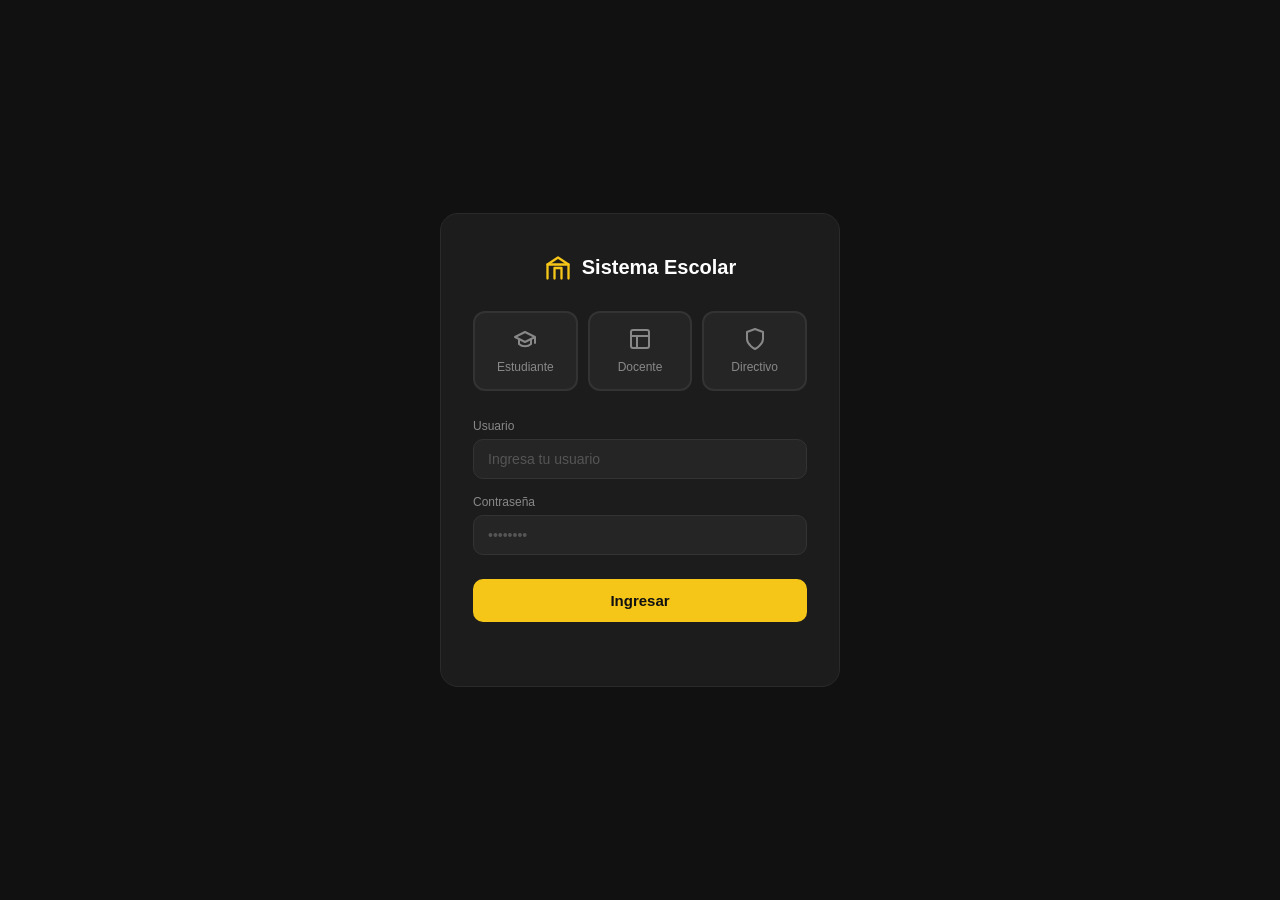
==== directivo.html @ c5ad1bc9 "esta vez si da" ====
<!DOCTYPE html>
<html lang="es">
<head>
    <meta charset="UTF-8">
    <meta name="viewport" content="width=device-width, initial-scale=1.0">
    <title>Sistema Escolar — Directivo</title>
    <link rel="stylesheet" href="styles.css">
</head>
<body>
    <div id="dashboard" class="pantalla activa" style="flex-direction:column;">

        <!-- NAVBAR -->
        <nav class="navbar">
            <div class="navbar-logo">
                <svg viewBox="0 0 24 24" fill="none" stroke="currentColor" stroke-width="2" stroke-linecap="round" stroke-linejoin="round">
                    <path d="M3 21V9l9-6 9 6v12"/>
                    <path d="M9 21V12h6v9"/>
                    <path d="M3 9h18"/>
                </svg>
                Sistema Escolar
            </div>
            <div class="navbar-links">
                <button class="nav-btn activo-nav" onclick="mostrarVista('inicio')">
                    <svg viewBox="0 0 24 24" fill="none" stroke="currentColor" stroke-width="2" stroke-linecap="round" stroke-linejoin="round"><path d="M3 9l9-7 9 7v11a2 2 0 0 1-2 2H5a2 2 0 0 1-2-2z"/><polyline points="9 22 9 12 15 12 15 22"/></svg>
                    <span>Inicio</span>
                </button>
                <button class="nav-btn" onclick="mostrarVista('enceres')">
                    <svg viewBox="0 0 24 24" fill="none" stroke="currentColor" stroke-width="2" stroke-linecap="round" stroke-linejoin="round"><path d="M21 16V8a2 2 0 0 0-1-1.73l-7-4a2 2 0 0 0-2 0l-7 4A2 2 0 0 0 3 8v8a2 2 0 0 0 1 1.73l7 4a2 2 0 0 0 2 0l7-4A2 2 0 0 0 21 16z"/></svg>
                    <span>Enceres</span>
                </button>
                <button class="nav-btn" onclick="mostrarVista('informacion')">
                    <svg viewBox="0 0 24 24" fill="none" stroke="currentColor" stroke-width="2" stroke-linecap="round" stroke-linejoin="round"><circle cx="12" cy="12" r="10"/><line x1="12" y1="8" x2="12" y2="12"/><line x1="12" y1="16" x2="12.01" y2="16"/></svg>
                    <span>Información</span>
                </button>
                <button class="nav-btn" onclick="mostrarVista('nosotros')">
                    <svg viewBox="0 0 24 24" fill="none" stroke="currentColor" stroke-width="2" stroke-linecap="round" stroke-linejoin="round"><path d="M20.84 4.61a5.5 5.5 0 0 0-7.78 0L12 5.67l-1.06-1.06a5.5 5.5 0 0 0-7.78 7.78l1.06 1.06L12 21.23l7.78-7.78 1.06-1.06a5.5 5.5 0 0 0 0-7.78z"/></svg>
                    <span>Conócenos</span>
                </button>
                <button class="nav-btn" onclick="mostrarVista('sugerencias')">
                    <svg viewBox="0 0 24 24" fill="none" stroke="currentColor" stroke-width="2" stroke-linecap="round" stroke-linejoin="round"><path d="M21 11.5a8.38 8.38 0 0 1-.9 3.8 8.5 8.5 0 0 1-7.6 4.7 8.38 8.38 0 0 1-3.8-.9L3 21l1.9-5.7a8.38 8.38 0 0 1-.9-3.8 8.5 8.5 0 0 1 4.7-7.6 8.38 8.38 0 0 1 3.8-.9h.5a8.48 8.48 0 0 1 8 8v.5z"/></svg>
                    <span>Sugerencias</span>
                </button>
            </div>
            <div style="display:flex;align-items:center;gap:10px;">
                <span class="badge-rol badge-dir">Directivo</span>
                <button class="btn-salir" onclick="cerrarSesion()">Salir</button>
            </div>
        </nav>

        <div class="contenido-principal">

            <!-- VISTA INICIO -->
            <div id="vista-inicio" class="vista visible">
                <div class="hero-dash">
                    <h1>¡Hola, Directivo!</h1>
                    <p>Control total del inventario escolar</p>
                </div>
                <div class="tarjetas">
                    <div class="tarjeta" onclick="mostrarVista('inicio')">
                        <div class="ico"><svg viewBox="0 0 24 24" fill="none" stroke="currentColor" stroke-width="2" stroke-linecap="round" stroke-linejoin="round"><path d="M3 9l9-7 9 7v11a2 2 0 0 1-2 2H5a2 2 0 0 1-2-2z"/><polyline points="9 22 9 12 15 12 15 22"/></svg></div>
                        <h3>Inicio</h3><p>Pantalla principal</p>
                    </div>
                    <div class="tarjeta" onclick="mostrarVista('enceres')">
                        <div class="ico"><svg viewBox="0 0 24 24" fill="none" stroke="currentColor" stroke-width="2" stroke-linecap="round" stroke-linejoin="round"><path d="M21 16V8a2 2 0 0 0-1-1.73l-7-4a2 2 0 0 0-2 0l-7 4A2 2 0 0 0 3 8v8a2 2 0 0 0 1 1.73l7 4a2 2 0 0 0 2 0l7-4A2 2 0 0 0 21 16z"/></svg></div>
                        <h3>Enceres</h3><p>Gestión completa</p>
                    </div>
                    <div class="tarjeta" onclick="mostrarVista('informacion')">
                        <div class="ico"><svg viewBox="0 0 24 24" fill="none" stroke="currentColor" stroke-width="2" stroke-linecap="round" stroke-linejoin="round"><circle cx="12" cy="12" r="10"/><line x1="12" y1="8" x2="12" y2="12"/><line x1="12" y1="16" x2="12.01" y2="16"/></svg></div>
                        <h3>Información</h3><p>Estadísticas y leyes</p>
                    </div>
                    <div class="tarjeta" onclick="mostrarVista('nosotros')">
                        <div class="ico"><svg viewBox="0 0 24 24" fill="none" stroke="currentColor" stroke-width="2" stroke-linecap="round" stroke-linejoin="round"><path d="M20.84 4.61a5.5 5.5 0 0 0-7.78 0L12 5.67l-1.06-1.06a5.5 5.5 0 0 0-7.78 7.78l1.06 1.06L12 21.23l7.78-7.78 1.06-1.06a5.5 5.5 0 0 0 0-7.78z"/></svg></div>
                        <h3>Conócenos</h3><p>Nuestra misión</p>
                    </div>
                    <div class="tarjeta" onclick="mostrarVista('sugerencias')">
                        <div class="ico"><svg viewBox="0 0 24 24" fill="none" stroke="currentColor" stroke-width="2" stroke-linecap="round" stroke-linejoin="round"><path d="M21 11.5a8.38 8.38 0 0 1-.9 3.8 8.5 8.5 0 0 1-7.6 4.7 8.38 8.38 0 0 1-3.8-.9L3 21l1.9-5.7a8.38 8.38 0 0 1-.9-3.8 8.5 8.5 0 0 1 4.7-7.6 8.38 8.38 0 0 1 3.8-.9h.5a8.48 8.48 0 0 1 8 8v.5z"/></svg></div>
                        <h3>Sugerencias</h3><p>Escríbenos</p>
                    </div>
                </div>
            </div>

            <!-- VISTA ENCERES (editar + eliminar + historial) -->
            <div id="vista-enceres" class="vista">
                <div class="enc-titulo">Enceres — Control completo</div>
                <div class="enc-sub">Puedes actualizar, eliminar y ver el historial</div>
                <div class="selector-salon">
                    <label>Salón:</label>
                    <select id="sel-salon" onchange="cargarEnceres()">
                        <option value="1">Salón 1</option><option value="2">Salón 2</option>
                        <option value="3">Salón 3</option><option value="4">Salón 4</option>
                        <option value="5">Salón 5</option><option value="6">Salón 6</option>
                        <option value="7">Salón 7</option><option value="8">Salón 8</option>
                        <option value="9">Salón 9</option><option value="10">Salón 10</option>
                    </select>
                </div>
                <table class="tabla-enc">
                    <thead>
                        <tr><th>Encer</th><th>Cantidad</th><th>Estado</th><th>Acciones</th></tr>
                    </thead>
                    <tbody id="cuerpo-tabla"></tbody>
                </table>
                <!-- Historial de modificaciones -->
                <div id="historial-box"></div>
            </div>

            <!-- VISTA INFORMACIÓN -->
            <div id="vista-informacion" class="vista">
                <h2 style="font-size:20px;font-weight:700;color:#fff;margin-bottom:.3rem;">Información</h2>
                <p style="font-size:13px;color:#666;margin-bottom:1.5rem;">Estadísticas del inventario y normativa de uso</p>
                <div class="info-subtabs">
                    <button class="info-tab activo-tab" onclick="mostrarInfoTab('estadisticas',this)">Estadísticas</button>
                    <button class="info-tab" onclick="mostrarInfoTab('leyes',this)">Leyes de enceres</button>
                </div>
                <div id="panel-estadisticas" class="info-panel visible">
                    <div class="stats-grid">
                        <div class="stat-card">
                            <h4>Enceres más usados al mes</h4>
                            <div class="stat-item"><span class="stat-nombre">Computadores</span><div class="stat-barra-wrap"><div class="stat-barra barra-usado" style="width:92%"></div></div><span class="stat-val">92%</span></div>
                            <div class="stat-item"><span class="stat-nombre">Sillas</span><div class="stat-barra-wrap"><div class="stat-barra barra-usado" style="width:85%"></div></div><span class="stat-val">85%</span></div>
                            <div class="stat-item"><span class="stat-nombre">Videobeam</span><div class="stat-barra-wrap"><div class="stat-barra barra-usado" style="width:74%"></div></div><span class="stat-val">74%</span></div>
                            <div class="stat-item"><span class="stat-nombre">Tableros</span><div class="stat-barra-wrap"><div class="stat-barra barra-usado" style="width:60%"></div></div><span class="stat-val">60%</span></div>
                        </div>
                        <div class="stat-card">
                            <h4>Enceres más dañados al mes</h4>
                            <div class="stat-item"><span class="stat-nombre">Sillas</span><div class="stat-barra-wrap"><div class="stat-barra barra-dañado" style="width:78%"></div></div><span class="stat-val">78%</span></div>
                            <div class="stat-item"><span class="stat-nombre">Computadores</span><div class="stat-barra-wrap"><div class="stat-barra barra-dañado" style="width:55%"></div></div><span class="stat-val">55%</span></div>
                            <div class="stat-item"><span class="stat-nombre">Mesas</span><div class="stat-barra-wrap"><div class="stat-barra barra-dañado" style="width:40%"></div></div><span class="stat-val">40%</span></div>
                            <div class="stat-item"><span class="stat-nombre">Videobeam</span><div class="stat-barra-wrap"><div class="stat-barra barra-dañado" style="width:22%"></div></div><span class="stat-val">22%</span></div>
                        </div>
                        <div class="stat-card">
                            <h4>Enceres más solicitados al mes</h4>
                            <div class="stat-item"><span class="stat-nombre">Computadores</span><div class="stat-barra-wrap"><div class="stat-barra barra-solic" style="width:96%"></div></div><span class="stat-val">96%</span></div>
                            <div class="stat-item"><span class="stat-nombre">Videobeam</span><div class="stat-barra-wrap"><div class="stat-barra barra-solic" style="width:80%"></div></div><span class="stat-val">80%</span></div>
                            <div class="stat-item"><span class="stat-nombre">Tableros</span><div class="stat-barra-wrap"><div class="stat-barra barra-solic" style="width:65%"></div></div><span class="stat-val">65%</span></div>
                            <div class="stat-item"><span class="stat-nombre">Sillas</span><div class="stat-barra-wrap"><div class="stat-barra barra-solic" style="width:50%"></div></div><span class="stat-val">50%</span></div>
                        </div>
                    </div>
                </div>
                <div id="panel-leyes" class="info-panel">
                    <div class="ley-item"><div class="ley-num">Artículo 1</div><div class="ley-titulo">Uso responsable del mobiliario</div><div class="ley-desc">Todo estudiante, docente y directivo debe hacer uso adecuado de las sillas, mesas y demás mobiliario escolar, evitando su deterioro por mal uso, golpes o sobrecarga.</div></div>
                    <div class="ley-item"><div class="ley-num">Artículo 2</div><div class="ley-titulo">Cuidado de equipos tecnológicos</div><div class="ley-desc">Los computadores y videobeam son recursos de uso colectivo. Está prohibido instalar software no autorizado, manipular configuraciones internas o trasladar los equipos sin previa autorización.</div></div>
                    <div class="ley-item"><div class="ley-num">Artículo 3</div><div class="ley-titulo">Reporte obligatorio de daños</div><div class="ley-desc">Cualquier daño, pérdida o mal funcionamiento de un encer debe ser reportado de inmediato al docente a cargo o directamente a través del módulo de Reportes del sistema.</div></div>
                    <div class="ley-item"><div class="ley-num">Artículo 4</div><div class="ley-titulo">Prohibición de apropiación indebida</div><div class="ley-desc">Está estrictamente prohibido retirar enceres del salón sin autorización formal. El incumplimiento acarreará sanciones disciplinarias conforme al manual de convivencia institucional.</div></div>
                    <div class="ley-item"><div class="ley-num">Artículo 5</div><div class="ley-titulo">Conservación del orden y limpieza</div><div class="ley-desc">Al finalizar cada clase, los usuarios son responsables de dejar los enceres en su lugar original, en buen estado y condiciones limpias para el siguiente grupo de estudiantes.</div></div>
                    <div class="ley-item"><div class="ley-num">Artículo 6</div><div class="ley-titulo">Revisión periódica del inventario</div><div class="ley-desc">Los docentes deberán verificar y actualizar el inventario de su salón al inicio y al final de cada período académico, informando cualquier discrepancia a los directivos.</div></div>
                </div>
            </div>

            <!-- VISTA CONÓCENOS -->
            <div id="vista-nosotros" class="vista" style="max-width:640px;margin:2rem auto;">
                <h2 style="font-size:22px;font-weight:700;color:#fff;margin-bottom:1rem;">Conócenos</h2>
                <p style="color:#888;line-height:1.7;font-size:14px;">Somos un equipo comprometido con mejorar la gestión escolar a través de herramientas digitales sencillas, accesibles y eficientes para toda la comunidad educativa. Nuestra misión es facilitar el control del inventario escolar y garantizar que cada salón cuente con los recursos necesarios para una educación de calidad.</p>
            </div>

            <!-- VISTA SUGERENCIAS -->
            <div id="vista-sugerencias" class="vista">
                <div class="sug-titulo">Sugerencias</div>
                <div class="sug-sub">Cuéntanos tu opinión para mejorar</div>
                <div class="form-sug">
                    <h3>Enviar sugerencia</h3>
                    <div class="fila-dos">
                        <div class="form-grupo"><label>Nombre completo</label><input type="text" id="sug-nombre" placeholder="Tu nombre"/></div>
                        <div class="form-grupo"><label>Grado / Cargo</label><input type="text" id="sug-grado" placeholder="Ej: 10°A / Docente de Matemáticas"/></div>
                    </div>
                    <div class="form-grupo"><label>Sugerencia</label><textarea id="sug-texto" rows="4" placeholder="Escribe aquí tu sugerencia o comentario..."></textarea></div>
                    <button class="btn-enviar" onclick="enviarSugerencia()">Enviar sugerencia</button>
                    <div class="msg-enviado" id="msg-sug">¡Sugerencia enviada correctamente! Gracias por tu aporte.</div>
                </div>
                <hr class="separador"/>
                <div class="soporte-box">
                    <h3>Soporte técnico</h3>
                    <p>¿Tienes un problema técnico? Descríbelo y adjunta evidencias para que podamos ayudarte.</p>
                    <div class="form-grupo"><label>Descripción detallada del problema</label><textarea id="sop-desc" rows="4" placeholder="Explica con detalle qué pasó, cuándo ocurrió y en qué salón o equipo..."></textarea></div>
                    <div class="form-grupo">
                        <label>Evidencias (fotos o videos)</label>
                        <div class="upload-area" onclick="document.getElementById('sop-archivo').click()">
                            <svg viewBox="0 0 24 24" fill="none" stroke="currentColor" stroke-width="2" stroke-linecap="round" stroke-linejoin="round"><polyline points="16 16 12 12 8 16"/><line x1="12" y1="12" x2="12" y2="21"/><path d="M20.39 18.39A5 5 0 0 0 18 9h-1.26A8 8 0 1 0 3 16.3"/></svg>
                            <p>Haz clic para subir fotos o videos</p>
                            <input type="file" id="sop-archivo" multiple accept="image/*,video/*" onchange="mostrarArchivos(this)"/>
                        </div>
                        <div class="archivos-lista" id="lista-archivos">Ningún archivo seleccionado</div>
                    </div>
                    <button class="btn-enviar" onclick="enviarSoporte()">Enviar reporte de soporte</button>
                    <div class="msg-enviado" id="msg-sop">¡Reporte de soporte enviado! Nos pondremos en contacto pronto.</div>
                </div>
            </div>

        </div>

        <!-- PIE DE PÁGINA -->
        <footer class="footer">
            <div class="footer-seccion"><h4>Sede principal</h4><p>Carrera 81 #15-17</p><p>Medellín, Colombia</p></div>
            <div class="footer-seccion"><h4>Sede Vergel</h4><p>Calle 67 Sur #20-99</p><p>Medellín, Colombia</p></div>
            <div class="footer-seccion">
                <h4>Redes sociales</h4>
                <div class="footer-redes">
                    <button class="red-btn"><svg viewBox="0 0 24 24" fill="none" stroke="currentColor" stroke-width="2" stroke-linecap="round" stroke-linejoin="round"><path d="M21 11.5a8.38 8.38 0 0 1-.9 3.8 8.5 8.5 0 0 1-7.6 4.7 8.38 8.38 0 0 1-3.8-.9L3 21l1.9-5.7a8.38 8.38 0 0 1-.9-3.8 8.5 8.5 0 0 1 4.7-7.6 8.38 8.38 0 0 1 3.8-.9h.5a8.48 8.48 0 0 1 8 8v.5z"/></svg>WhatsApp</button>
                    <button class="red-btn"><svg viewBox="0 0 24 24" fill="none" stroke="currentColor" stroke-width="2" stroke-linecap="round" stroke-linejoin="round"><rect x="2" y="2" width="20" height="20" rx="5" ry="5"/><path d="M16 11.37A4 4 0 1 1 12.63 8 4 4 0 0 1 16 11.37z"/><line x1="17.5" y1="6.5" x2="17.51" y2="6.5"/></svg>Instagram</button>
                    <button class="red-btn"><svg viewBox="0 0 24 24" fill="none" stroke="currentColor" stroke-width="2" stroke-linecap="round" stroke-linejoin="round"><path d="M18 2h-3a5 5 0 0 0-5 5v3H7v4h3v8h4v-8h3l1-4h-4V7a1 1 0 0 1 1-1h3z"/></svg>Facebook</button>
                </div>
            </div>
            <div class="footer-bottom" style="grid-column:1/-1;">© 2025 Sistema Escolar · Todos los derechos reservados</div>
        </footer>
    </div>

    <script src="shared.js"></script>
    <script src="directivo.js"></script>
</body>
</html>
---- styles.css ----
* {
    box-sizing: border-box;
    margin: 0;
    padding: 0;
}

body {
    font-family: sans-serif;
    background: #111;
    color: #fff;
}

/* ── ANIMACIÓN ENTRADA ── */
@keyframes aparecer {
    from {
        opacity: 0;
        transform: translateY(14px);
    }

    to {
        opacity: 1;
        transform: translateY(0);
    }
}

/* ── PANTALLAS ── */
.pantalla {
    display: none;
    min-height: 100vh;
    background: #111;
    animation: aparecer .4s ease;
}

.pantalla.activa {
    display: flex;
}

/* LOGIN*/
#login {
    align-items: center;
    justify-content: center;
    padding: 2rem;
}

.caja-login {
    background: #1c1c1c;
    border: 1px solid #2a2a2a;
    border-radius: 18px;
    padding: 2.5rem 2rem;
    width: 100%;
    max-width: 400px;
}

.logo-login {
    display: flex;
    align-items: center;
    gap: 10px;
    justify-content: center;
    margin-bottom: 1.8rem;
}

.logo-login svg {
    color: #f5c518;
    width: 28px;
    height: 28px;
}

.logo-login span {
    font-size: 20px;
    font-weight: 700;
    color: #fff;
}

.roles {
    display: grid;
    grid-template-columns: repeat(3, 1fr);
    gap: 10px;
    margin-bottom: 1.8rem;
}

.rol-btn {
    background: #252525;
    border: 2px solid #333;
    border-radius: 12px;
    padding: 14px 8px;
    text-align: center;
    cursor: pointer;
    transition: all .25s cubic-bezier(.34, 1.56, .64, 1);
    color: #888;
}

.rol-btn:hover {
    border-color: #555;
    color: #ccc;
    transform: translateY(-3px);
}

.rol-btn.sel {
    border-color: #f5c518;
    background: #2a2500;
    color: #f5c518;
    transform: translateY(-4px);
}

.rol-btn svg {
    width: 24px;
    height: 24px;
    display: block;
    margin: 0 auto 6px;
}

.rol-btn span {
    font-size: 12px;
    font-weight: 500;
}

.campo {
    margin-bottom: 1rem;
}

.campo label {
    display: block;
    font-size: 12px;
    color: #888;
    margin-bottom: 6px;
}

.campo input {
    width: 100%;
    background: #252525;
    border: 1px solid #333;
    border-radius: 10px;
    padding: 11px 14px;
    color: #fff;
    font-size: 14px;
    outline: none;
    transition: border-color .2s;
}

.campo input:focus {
    border-color: #f5c518;
}

.campo input::placeholder {
    color: #555;
}

.btn-ingresar {
    width: 100%;
    background: #f5c518;
    color: #111;
    border: none;
    border-radius: 10px;
    padding: 13px;
    font-size: 15px;
    font-weight: 700;
    cursor: pointer;
    transition: transform .15s, background .2s;
    margin-top: .5rem;
}

.btn-ingresar:hover {
    background: #ffd740;
    transform: scale(1.02);
}

.btn-ingresar:active {
    transform: scale(0.98);
}

.error-msg {
    color: #e24b4a;
    font-size: 12px;
    text-align: center;
    margin-top: 8px;
    min-height: 16px;
}

/* DASHBOARD */
#dashboard {
    flex-direction: column;
}

/* NAVBAR */
.navbar {
    display: flex;
    align-items: center;
    justify-content: space-between;
    padding: 0 1.5rem;
    height: 54px;
    background: #0d0d0d;
    border-bottom: 1px solid #222;
    position: sticky;
    top: 0;
    z-index: 100;
}

.navbar-logo {
    display: flex;
    align-items: center;
    gap: 8px;
    font-size: 15px;
    font-weight: 700;
    color: #fff;
}

.navbar-logo svg {
    color: #f5c518;
    width: 20px;
    height: 20px;
}

.navbar-links {
    display: flex;
    gap: 2px;
    align-items: center;
}

.nav-btn {
    display: flex;
    align-items: center;
    gap: 5px;
    padding: 6px 11px;
    border-radius: 8px;
    border: none;
    background: transparent;
    color: #888;
    font-size: 13px;
    cursor: pointer;
    transition: all .2s;
}

.nav-btn:hover {
    background: #1e1e1e;
    color: #fff;
}

.nav-btn.activo-nav {
    background: #f5c518;
    color: #111;
    font-weight: 600;
}

.nav-btn svg {
    width: 14px;
    height: 14px;
    flex-shrink: 0;
}

.badge-rol {
    font-size: 11px;
    padding: 4px 10px;
    border-radius: 20px;
    font-weight: 600;
}

.badge-est {
    background: #1a2a1a;
    color: #4caf50;
}

.badge-doc {
    background: #1a1a2a;
    color: #7986cb;
}

.badge-dir {
    background: #2a1a00;
    color: #f5c518;
}

.btn-salir {
    background: transparent;
    border: 1px solid #333;
    color: #888;
    font-size: 12px;
    padding: 5px 12px;
    border-radius: 8px;
    cursor: pointer;
    transition: all .2s;
}

.btn-salir:hover {
    border-color: #e24b4a;
    color: #e24b4a;
}

/* CONTENIDO PRINCIPAL */
.contenido-principal {
    flex: 1;
}

/* VISTAS */
.vista {
    display: none;
    padding: 2rem 1.5rem;
    animation: aparecer .3s ease;
}

.vista.visible {
    display: block;
}

/* ── INICIO ── */
.hero-dash {
    text-align: center;
    padding: 3rem 1rem 2rem;
}

.hero-dash h1 {
    font-size: 42px;
    font-weight: 700;
    color: #fff;
    margin-bottom: 8px;
}

.hero-dash p {
    color: #666;
    font-size: 15px;
}

.tarjetas {
    display: grid;
    grid-template-columns: repeat(5, minmax(0, 1fr));
    gap: 14px;
    max-width: 1000px;
    margin: 2rem auto;
}

.tarjeta {
    background: #1c1c1c;
    border: 1px solid #2a2a2a;
    border-radius: 14px;
    padding: 1.4rem .9rem;
    text-align: center;
    cursor: pointer;
    transition: all .25s cubic-bezier(.34, 1.56, .64, 1);
}

.tarjeta:hover {
    transform: translateY(-6px) scale(1.02);
    border-color: #f5c518;
    background: #222;
}

.tarjeta .ico {
    width: 44px;
    height: 44px;
    border-radius: 10px;
    background: rgba(245, 197, 24, .1);
    display: flex;
    align-items: center;
    justify-content: center;
    margin: 0 auto .75rem;
    transition: all .3s;
}

.tarjeta:hover .ico {
    background: rgba(245, 197, 24, .2);
    transform: rotate(-6deg) scale(1.1);
}

.tarjeta .ico svg {
    color: #f5c518;
    width: 20px;
    height: 20px;
}

.tarjeta h3 {
    font-size: 13px;
    font-weight: 600;
    color: #fff;
    margin-bottom: 5px;
}

.tarjeta p {
    font-size: 11px;
    color: #666;
    line-height: 1.4;
}

/* ── ENCERES ── */
.enc-titulo {
    font-size: 20px;
    font-weight: 700;
    color: #fff;
    margin-bottom: .3rem;
}

.enc-sub {
    font-size: 13px;
    color: #666;
    margin-bottom: 1.5rem;
}

.selector-salon {
    display: flex;
    align-items: center;
    gap: 10px;
    margin-bottom: 1.5rem;
}

.selector-salon label {
    font-size: 13px;
    color: #888;
}

.selector-salon select {
    background: #1c1c1c;
    border: 1px solid #333;
    color: #fff;
    border-radius: 8px;
    padding: 7px 12px;
    font-size: 13px;
    cursor: pointer;
    outline: none;
}

.selector-salon select:focus {
    border-color: #f5c518;
}

.tabla-enc {
    width: 100%;
    border-collapse: collapse;
}

.tabla-enc th {
    text-align: left;
    padding: 10px 14px;
    font-size: 12px;
    color: #666;
    font-weight: 500;
    border-bottom: 1px solid #222;
}

.tabla-enc td {
    padding: 12px 14px;
    font-size: 13px;
    color: #ccc;
    border-bottom: 1px solid #1e1e1e;
}

.tabla-enc tr:hover td {
    background: #1a1a1a;
}

.cant-badge {
    display: inline-block;
    background: #252525;
    border: 1px solid #333;
    border-radius: 6px;
    padding: 3px 10px;
    font-size: 12px;
    color: #fff;
    font-weight: 500;
    min-width: 36px;
    text-align: center;
}

.est-ok {
    color: #4caf50;
    font-size: 12px;
}

.est-baj {
    color: #f5c518;
    font-size: 12px;
}

.est-cri {
    color: #e24b4a;
    font-size: 12px;
}

.input-cant {
    background: #252525;
    border: 1px solid #333;
    color: #fff;
    border-radius: 6px;
    padding: 4px 8px;
    font-size: 12px;
    width: 60px;
    text-align: center;
}

.btn-grd {
    background: #f5c518;
    color: #111;
    border: none;
    border-radius: 6px;
    padding: 4px 10px;
    font-size: 12px;
    font-weight: 600;
    cursor: pointer;
}

.btn-eli {
    background: transparent;
    border: 1px solid #e24b4a;
    color: #e24b4a;
    border-radius: 6px;
    padding: 4px 10px;
    font-size: 12px;
    cursor: pointer;
    transition: background .2s;
}

.btn-eli:hover {
    background: #e24b4a;
    color: #fff;
}

.hist-titulo {
    font-size: 13px;
    font-weight: 600;
    color: #888;
    margin: 1.5rem 0 .8rem;
}

.hist-item {
    background: #1c1c1c;
    border: 1px solid #2a2a2a;
    border-radius: 10px;
    padding: 12px 14px;
    margin-bottom: 8px;
    display: flex;
    justify-content: space-between;
    align-items: center;
}

.hist-info {
    font-size: 12px;
    color: #ccc;
}

.hist-info strong {
    color: #f5c518;
}

.hist-hora {
    font-size: 11px;
    color: #555;
}

/* ── INFORMACIÓN ── */
.info-subtabs {
    display: flex;
    gap: 10px;
    margin-bottom: 1.5rem;
}

.info-tab {
    padding: 8px 20px;
    border-radius: 10px;
    border: 1px solid #333;
    background: #1c1c1c;
    color: #888;
    font-size: 13px;
    cursor: pointer;
    transition: all .2s;
}

.info-tab:hover {
    border-color: #555;
    color: #fff;
}

.info-tab.activo-tab {
    background: #f5c518;
    color: #111;
    border-color: #f5c518;
    font-weight: 600;
}

.info-panel {
    display: none;
    animation: aparecer .3s ease;
}

.info-panel.visible {
    display: block;
}

/* Estadísticas */
.stats-grid {
    display: grid;
    grid-template-columns: repeat(3, minmax(0, 1fr));
    gap: 16px;
    margin-bottom: 2rem;
}

.stat-card {
    background: #1c1c1c;
    border: 1px solid #2a2a2a;
    border-radius: 14px;
    padding: 1.25rem;
}

.stat-card h4 {
    font-size: 12px;
    color: #666;
    margin-bottom: 1rem;
    font-weight: 500;
}

.stat-item {
    display: flex;
    align-items: center;
    justify-content: space-between;
    margin-bottom: 10px;
}

.stat-nombre {
    font-size: 13px;
    color: #ccc;
}

.stat-barra-wrap {
    flex: 1;
    margin: 0 10px;
    height: 6px;
    background: #252525;
    border-radius: 3px;
    overflow: hidden;
}

.stat-barra {
    height: 100%;
    border-radius: 3px;
    transition: width .6s ease;
}

.barra-usado {
    background: #f5c518;
}

.barra-dañado {
    background: #e24b4a;
}

.barra-solic {
    background: #4caf50;
}

.stat-val {
    font-size: 12px;
    color: #888;
    min-width: 30px;
    text-align: right;
}

/* Leyes */
.ley-item {
    background: #1c1c1c;
    border: 1px solid #2a2a2a;
    border-radius: 12px;
    padding: 1.25rem;
    margin-bottom: 12px;
}

.ley-num {
    font-size: 11px;
    color: #f5c518;
    font-weight: 600;
    margin-bottom: 6px;
}

.ley-titulo {
    font-size: 14px;
    font-weight: 600;
    color: #fff;
    margin-bottom: 6px;
}

.ley-desc {
    font-size: 13px;
    color: #888;
    line-height: 1.6;
}

/* ── SUGERENCIAS ── */
.sug-titulo {
    font-size: 20px;
    font-weight: 700;
    color: #fff;
    margin-bottom: .3rem;
}

.sug-sub {
    font-size: 13px;
    color: #666;
    margin-bottom: 1.5rem;
}

.form-sug {
    background: #1c1c1c;
    border: 1px solid #2a2a2a;
    border-radius: 14px;
    padding: 1.5rem;
    max-width: 640px;
    margin-bottom: 1.5rem;
}

.form-sug h3 {
    font-size: 15px;
    font-weight: 600;
    color: #fff;
    margin-bottom: 1rem;
}

.form-grupo {
    margin-bottom: 1rem;
}

.form-grupo label {
    display: block;
    font-size: 12px;
    color: #888;
    margin-bottom: 6px;
}

.form-grupo input,
.form-grupo textarea {
    width: 100%;
    background: #252525;
    border: 1px solid #333;
    color: #fff;
    border-radius: 10px;
    padding: 10px 14px;
    font-size: 13px;
    outline: none;
    font-family: sans-serif;
    transition: border-color .2s;
    resize: vertical;
}

.form-grupo input:focus,
.form-grupo textarea:focus {
    border-color: #f5c518;
}

.form-grupo input::placeholder,
.form-grupo textarea::placeholder {
    color: #555;
}

.fila-dos {
    display: grid;
    grid-template-columns: 1fr 1fr;
    gap: 12px;
}

.btn-enviar {
    background: #f5c518;
    color: #111;
    border: none;
    border-radius: 10px;
    padding: 11px 24px;
    font-size: 14px;
    font-weight: 700;
    cursor: pointer;
    transition: transform .15s, background .2s;
}

.btn-enviar:hover {
    background: #ffd740;
    transform: scale(1.02);
}

.btn-enviar:active {
    transform: scale(0.98);
}

.separador {
    border: none;
    border-top: 1px solid #222;
    margin: 1.5rem 0;
}

/* Soporte técnico */
.soporte-box {
    background: #1c1c1c;
    border: 1px solid #2a2a2a;
    border-radius: 14px;
    padding: 1.5rem;
    max-width: 640px;
}

.soporte-box h3 {
    font-size: 15px;
    font-weight: 600;
    color: #fff;
    margin-bottom: .4rem;
}

.soporte-box p {
    font-size: 12px;
    color: #666;
    margin-bottom: 1.2rem;
}

.upload-area {
    border: 2px dashed #333;
    border-radius: 10px;
    padding: 1.5rem;
    text-align: center;
    cursor: pointer;
    transition: border-color .2s;
    margin-bottom: 1rem;
}

.upload-area:hover {
    border-color: #f5c518;
}

.upload-area svg {
    color: #555;
    width: 28px;
    height: 28px;
    margin-bottom: 8px;
}

.upload-area p {
    font-size: 12px;
    color: #666;
    margin: 0;
}

.upload-area input {
    display: none;
}

.archivos-lista {
    font-size: 12px;
    color: #888;
    margin-bottom: 1rem;
    min-height: 16px;
}

.msg-enviado {
    background: #1a2a1a;
    border: 1px solid #2a4a2a;
    border-radius: 10px;
    padding: 12px 16px;
    font-size: 13px;
    color: #4caf50;
    display: none;
    margin-top: 1rem;
}

/* ── PIE DE PÁGINA ── */
.footer {
    background: #0d0d0d;
    border-top: 1px solid #1e1e1e;
    padding: 2rem 1.5rem 1.5rem;
    display: grid;
    grid-template-columns: repeat(3, minmax(0, 1fr));
    gap: 2rem;
}

.footer-seccion h4 {
    font-size: 13px;
    font-weight: 600;
    color: #f5c518;
    margin-bottom: .8rem;
}

.footer-seccion p,
.footer-seccion a {
    font-size: 12px;
    color: #666;
    line-height: 1.7;
    text-decoration: none;
    display: block;
}

.footer-seccion a:hover {
    color: #ccc;
}

.footer-redes {
    display: flex;
    gap: 10px;
    margin-top: .5rem;
}

.red-btn {
    display: flex;
    align-items: center;
    gap: 6px;
    padding: 6px 12px;
    border: 1px solid #2a2a2a;
    border-radius: 8px;
    font-size: 12px;
    color: #888;
    cursor: pointer;
    background: transparent;
    transition: all .2s;
}

.red-btn:hover {
    border-color: #555;
    color: #fff;
}

.red-btn svg {
    width: 14px;
    height: 14px;
}

.footer-bottom {
    text-align: center;
    padding-top: 1.5rem;
    margin-top: 1.5rem;
    border-top: 1px solid #1e1e1e;
    font-size: 11px;
    color: #444;
}

/* RESPONSIVE */
@media (max-width: 700px) {
    .tarjetas {
        grid-template-columns: repeat(2, 1fr);
    }

    .stats-grid {
        grid-template-columns: 1fr;
    }

    .footer {
        grid-template-columns: 1fr;
    }

    .fila-dos {
        grid-template-columns: 1fr;
    }

    .hero-dash h1 {
        font-size: 28px;
    }
}
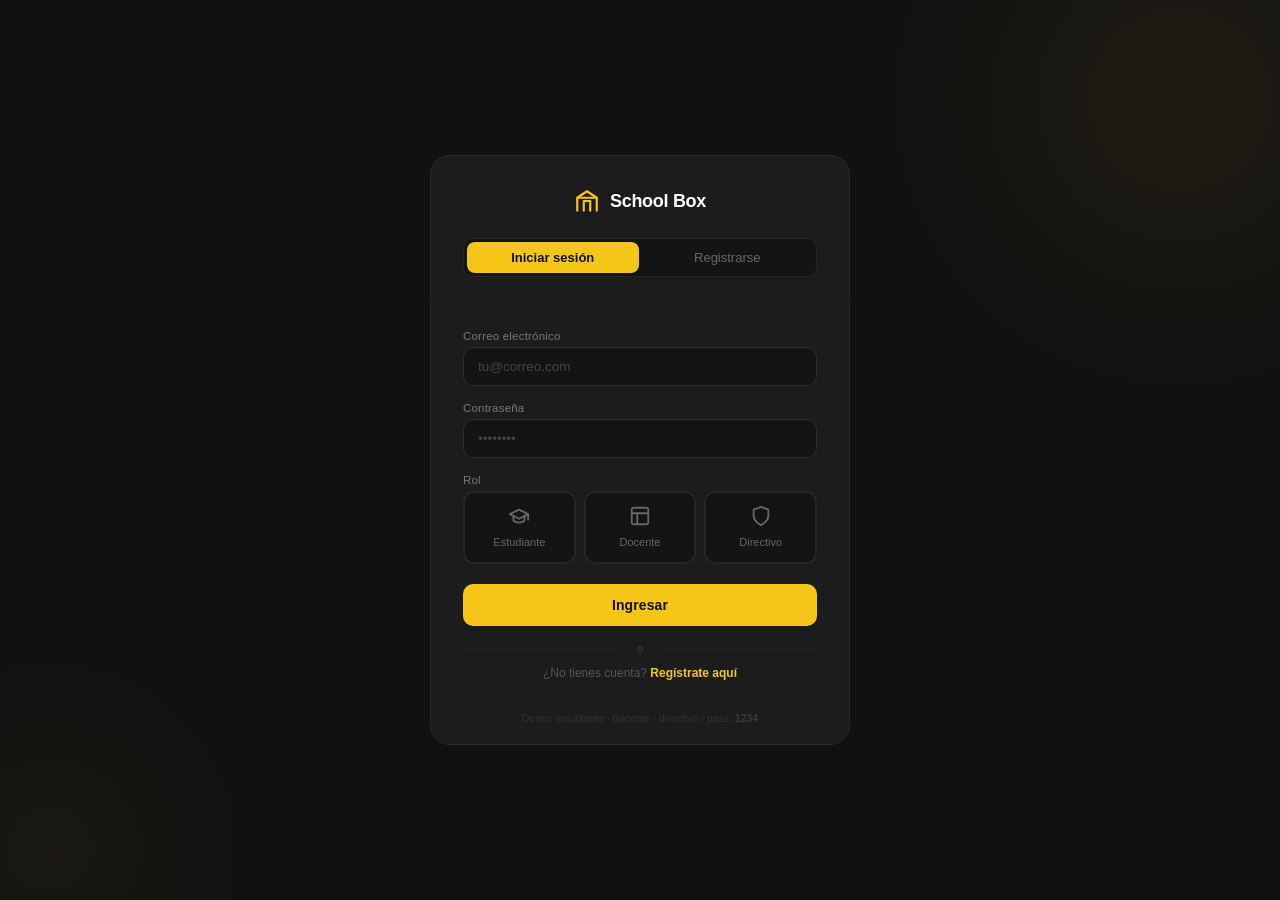
==== commit 37b1d345: "Correccion de Inicio de sesion" ====
--- a/directivo.html
+++ b/directivo.html
@@ -1,43 +1,67 @@
 <!DOCTYPE html>
 <html lang="es">
+
 <head>
     <meta charset="UTF-8">
     <meta name="viewport" content="width=device-width, initial-scale=1.0">
     <title>Sistema Escolar — Directivo</title>
     <link rel="stylesheet" href="styles.css">
 </head>
+
 <body>
     <div id="dashboard" class="pantalla activa" style="flex-direction:column;">
 
         <!-- NAVBAR -->
         <nav class="navbar">
             <div class="navbar-logo">
-                <svg viewBox="0 0 24 24" fill="none" stroke="currentColor" stroke-width="2" stroke-linecap="round" stroke-linejoin="round">
-                    <path d="M3 21V9l9-6 9 6v12"/>
-                    <path d="M9 21V12h6v9"/>
-                    <path d="M3 9h18"/>
+                <svg viewBox="0 0 24 24" fill="none" stroke="currentColor" stroke-width="2" stroke-linecap="round"
+                    stroke-linejoin="round">
+                    <path d="M3 21V9l9-6 9 6v12" />
+                    <path d="M9 21V12h6v9" />
+                    <path d="M3 9h18" />
                 </svg>
-                Sistema Escolar
+                School Box
             </div>
             <div class="navbar-links">
                 <button class="nav-btn activo-nav" onclick="mostrarVista('inicio')">
-                    <svg viewBox="0 0 24 24" fill="none" stroke="currentColor" stroke-width="2" stroke-linecap="round" stroke-linejoin="round"><path d="M3 9l9-7 9 7v11a2 2 0 0 1-2 2H5a2 2 0 0 1-2-2z"/><polyline points="9 22 9 12 15 12 15 22"/></svg>
+                    <svg viewBox="0 0 24 24" fill="none" stroke="currentColor" stroke-width="2" stroke-linecap="round"
+                        stroke-linejoin="round">
+                        <path d="M3 9l9-7 9 7v11a2 2 0 0 1-2 2H5a2 2 0 0 1-2-2z" />
+                        <polyline points="9 22 9 12 15 12 15 22" />
+                    </svg>
                     <span>Inicio</span>
                 </button>
                 <button class="nav-btn" onclick="mostrarVista('enceres')">
-                    <svg viewBox="0 0 24 24" fill="none" stroke="currentColor" stroke-width="2" stroke-linecap="round" stroke-linejoin="round"><path d="M21 16V8a2 2 0 0 0-1-1.73l-7-4a2 2 0 0 0-2 0l-7 4A2 2 0 0 0 3 8v8a2 2 0 0 0 1 1.73l7 4a2 2 0 0 0 2 0l7-4A2 2 0 0 0 21 16z"/></svg>
+                    <svg viewBox="0 0 24 24" fill="none" stroke="currentColor" stroke-width="2" stroke-linecap="round"
+                        stroke-linejoin="round">
+                        <path
+                            d="M21 16V8a2 2 0 0 0-1-1.73l-7-4a2 2 0 0 0-2 0l-7 4A2 2 0 0 0 3 8v8a2 2 0 0 0 1 1.73l7 4a2 2 0 0 0 2 0l7-4A2 2 0 0 0 21 16z" />
+                    </svg>
                     <span>Enceres</span>
                 </button>
                 <button class="nav-btn" onclick="mostrarVista('informacion')">
-                    <svg viewBox="0 0 24 24" fill="none" stroke="currentColor" stroke-width="2" stroke-linecap="round" stroke-linejoin="round"><circle cx="12" cy="12" r="10"/><line x1="12" y1="8" x2="12" y2="12"/><line x1="12" y1="16" x2="12.01" y2="16"/></svg>
+                    <svg viewBox="0 0 24 24" fill="none" stroke="currentColor" stroke-width="2" stroke-linecap="round"
+                        stroke-linejoin="round">
+                        <circle cx="12" cy="12" r="10" />
+                        <line x1="12" y1="8" x2="12" y2="12" />
+                        <line x1="12" y1="16" x2="12.01" y2="16" />
+                    </svg>
                     <span>Información</span>
                 </button>
                 <button class="nav-btn" onclick="mostrarVista('nosotros')">
-                    <svg viewBox="0 0 24 24" fill="none" stroke="currentColor" stroke-width="2" stroke-linecap="round" stroke-linejoin="round"><path d="M20.84 4.61a5.5 5.5 0 0 0-7.78 0L12 5.67l-1.06-1.06a5.5 5.5 0 0 0-7.78 7.78l1.06 1.06L12 21.23l7.78-7.78 1.06-1.06a5.5 5.5 0 0 0 0-7.78z"/></svg>
+                    <svg viewBox="0 0 24 24" fill="none" stroke="currentColor" stroke-width="2" stroke-linecap="round"
+                        stroke-linejoin="round">
+                        <path
+                            d="M20.84 4.61a5.5 5.5 0 0 0-7.78 0L12 5.67l-1.06-1.06a5.5 5.5 0 0 0-7.78 7.78l1.06 1.06L12 21.23l7.78-7.78 1.06-1.06a5.5 5.5 0 0 0 0-7.78z" />
+                    </svg>
                     <span>Conócenos</span>
                 </button>
                 <button class="nav-btn" onclick="mostrarVista('sugerencias')">
-                    <svg viewBox="0 0 24 24" fill="none" stroke="currentColor" stroke-width="2" stroke-linecap="round" stroke-linejoin="round"><path d="M21 11.5a8.38 8.38 0 0 1-.9 3.8 8.5 8.5 0 0 1-7.6 4.7 8.38 8.38 0 0 1-3.8-.9L3 21l1.9-5.7a8.38 8.38 0 0 1-.9-3.8 8.5 8.5 0 0 1 4.7-7.6 8.38 8.38 0 0 1 3.8-.9h.5a8.48 8.48 0 0 1 8 8v.5z"/></svg>
+                    <svg viewBox="0 0 24 24" fill="none" stroke="currentColor" stroke-width="2" stroke-linecap="round"
+                        stroke-linejoin="round">
+                        <path
+                            d="M21 11.5a8.38 8.38 0 0 1-.9 3.8 8.5 8.5 0 0 1-7.6 4.7 8.38 8.38 0 0 1-3.8-.9L3 21l1.9-5.7a8.38 8.38 0 0 1-.9-3.8 8.5 8.5 0 0 1 4.7-7.6 8.38 8.38 0 0 1 3.8-.9h.5a8.48 8.48 0 0 1 8 8v.5z" />
+                    </svg>
                     <span>Sugerencias</span>
                 </button>
             </div>
@@ -57,24 +81,50 @@
                 </div>
                 <div class="tarjetas">
                     <div class="tarjeta" onclick="mostrarVista('inicio')">
-                        <div class="ico"><svg viewBox="0 0 24 24" fill="none" stroke="currentColor" stroke-width="2" stroke-linecap="round" stroke-linejoin="round"><path d="M3 9l9-7 9 7v11a2 2 0 0 1-2 2H5a2 2 0 0 1-2-2z"/><polyline points="9 22 9 12 15 12 15 22"/></svg></div>
-                        <h3>Inicio</h3><p>Pantalla principal</p>
+                        <div class="ico"><svg viewBox="0 0 24 24" fill="none" stroke="currentColor" stroke-width="2"
+                                stroke-linecap="round" stroke-linejoin="round">
+                                <path d="M3 9l9-7 9 7v11a2 2 0 0 1-2 2H5a2 2 0 0 1-2-2z" />
+                                <polyline points="9 22 9 12 15 12 15 22" />
+                            </svg></div>
+                        <h3>Inicio</h3>
+                        <p>Pantalla principal</p>
                     </div>
                     <div class="tarjeta" onclick="mostrarVista('enceres')">
-                        <div class="ico"><svg viewBox="0 0 24 24" fill="none" stroke="currentColor" stroke-width="2" stroke-linecap="round" stroke-linejoin="round"><path d="M21 16V8a2 2 0 0 0-1-1.73l-7-4a2 2 0 0 0-2 0l-7 4A2 2 0 0 0 3 8v8a2 2 0 0 0 1 1.73l7 4a2 2 0 0 0 2 0l7-4A2 2 0 0 0 21 16z"/></svg></div>
-                        <h3>Enceres</h3><p>Gestión completa</p>
+                        <div class="ico"><svg viewBox="0 0 24 24" fill="none" stroke="currentColor" stroke-width="2"
+                                stroke-linecap="round" stroke-linejoin="round">
+                                <path
+                                    d="M21 16V8a2 2 0 0 0-1-1.73l-7-4a2 2 0 0 0-2 0l-7 4A2 2 0 0 0 3 8v8a2 2 0 0 0 1 1.73l7 4a2 2 0 0 0 2 0l7-4A2 2 0 0 0 21 16z" />
+                            </svg></div>
+                        <h3>Enceres</h3>
+                        <p>Gestión completa</p>
                     </div>
                     <div class="tarjeta" onclick="mostrarVista('informacion')">
-                        <div class="ico"><svg viewBox="0 0 24 24" fill="none" stroke="currentColor" stroke-width="2" stroke-linecap="round" stroke-linejoin="round"><circle cx="12" cy="12" r="10"/><line x1="12" y1="8" x2="12" y2="12"/><line x1="12" y1="16" x2="12.01" y2="16"/></svg></div>
-                        <h3>Información</h3><p>Estadísticas y leyes</p>
+                        <div class="ico"><svg viewBox="0 0 24 24" fill="none" stroke="currentColor" stroke-width="2"
+                                stroke-linecap="round" stroke-linejoin="round">
+                                <circle cx="12" cy="12" r="10" />
+                                <line x1="12" y1="8" x2="12" y2="12" />
+                                <line x1="12" y1="16" x2="12.01" y2="16" />
+                            </svg></div>
+                        <h3>Información</h3>
+                        <p>Estadísticas y leyes</p>
                     </div>
                     <div class="tarjeta" onclick="mostrarVista('nosotros')">
-                        <div class="ico"><svg viewBox="0 0 24 24" fill="none" stroke="currentColor" stroke-width="2" stroke-linecap="round" stroke-linejoin="round"><path d="M20.84 4.61a5.5 5.5 0 0 0-7.78 0L12 5.67l-1.06-1.06a5.5 5.5 0 0 0-7.78 7.78l1.06 1.06L12 21.23l7.78-7.78 1.06-1.06a5.5 5.5 0 0 0 0-7.78z"/></svg></div>
-                        <h3>Conócenos</h3><p>Nuestra misión</p>
+                        <div class="ico"><svg viewBox="0 0 24 24" fill="none" stroke="currentColor" stroke-width="2"
+                                stroke-linecap="round" stroke-linejoin="round">
+                                <path
+                                    d="M20.84 4.61a5.5 5.5 0 0 0-7.78 0L12 5.67l-1.06-1.06a5.5 5.5 0 0 0-7.78 7.78l1.06 1.06L12 21.23l7.78-7.78 1.06-1.06a5.5 5.5 0 0 0 0-7.78z" />
+                            </svg></div>
+                        <h3>Conócenos</h3>
+                        <p>Nuestra misión</p>
                     </div>
                     <div class="tarjeta" onclick="mostrarVista('sugerencias')">
-                        <div class="ico"><svg viewBox="0 0 24 24" fill="none" stroke="currentColor" stroke-width="2" stroke-linecap="round" stroke-linejoin="round"><path d="M21 11.5a8.38 8.38 0 0 1-.9 3.8 8.5 8.5 0 0 1-7.6 4.7 8.38 8.38 0 0 1-3.8-.9L3 21l1.9-5.7a8.38 8.38 0 0 1-.9-3.8 8.5 8.5 0 0 1 4.7-7.6 8.38 8.38 0 0 1 3.8-.9h.5a8.48 8.48 0 0 1 8 8v.5z"/></svg></div>
-                        <h3>Sugerencias</h3><p>Escríbenos</p>
+                        <div class="ico"><svg viewBox="0 0 24 24" fill="none" stroke="currentColor" stroke-width="2"
+                                stroke-linecap="round" stroke-linejoin="round">
+                                <path
+                                    d="M21 11.5a8.38 8.38 0 0 1-.9 3.8 8.5 8.5 0 0 1-7.6 4.7 8.38 8.38 0 0 1-3.8-.9L3 21l1.9-5.7a8.38 8.38 0 0 1-.9-3.8 8.5 8.5 0 0 1 4.7-7.6 8.38 8.38 0 0 1 3.8-.9h.5a8.48 8.48 0 0 1 8 8v.5z" />
+                            </svg></div>
+                        <h3>Sugerencias</h3>
+                        <p>Escríbenos</p>
                     </div>
                 </div>
             </div>
@@ -86,16 +136,26 @@
                 <div class="selector-salon">
                     <label>Salón:</label>
                     <select id="sel-salon" onchange="cargarEnceres()">
-                        <option value="1">Salón 1</option><option value="2">Salón 2</option>
-                        <option value="3">Salón 3</option><option value="4">Salón 4</option>
-                        <option value="5">Salón 5</option><option value="6">Salón 6</option>
-                        <option value="7">Salón 7</option><option value="8">Salón 8</option>
-                        <option value="9">Salón 9</option><option value="10">Salón 10</option>
+                        <option value="1">Salón 1</option>
+                        <option value="2">Salón 2</option>
+                        <option value="3">Salón 3</option>
+                        <option value="4">Salón 4</option>
+                        <option value="5">Salón 5</option>
+                        <option value="6">Salón 6</option>
+                        <option value="7">Salón 7</option>
+                        <option value="8">Salón 8</option>
+                        <option value="9">Salón 9</option>
+                        <option value="10">Salón 10</option>
                     </select>
                 </div>
                 <table class="tabla-enc">
                     <thead>
-                        <tr><th>Encer</th><th>Cantidad</th><th>Estado</th><th>Acciones</th></tr>
+                        <tr>
+                            <th>Encer</th>
+                            <th>Cantidad</th>
+                            <th>Estado</th>
+                            <th>Acciones</th>
+                        </tr>
                     </thead>
                     <tbody id="cuerpo-tabla"></tbody>
                 </table>
@@ -106,50 +166,139 @@
             <!-- VISTA INFORMACIÓN -->
             <div id="vista-informacion" class="vista">
                 <h2 style="font-size:20px;font-weight:700;color:#fff;margin-bottom:.3rem;">Información</h2>
-                <p style="font-size:13px;color:#666;margin-bottom:1.5rem;">Estadísticas del inventario y normativa de uso</p>
+                <p style="font-size:13px;color:#666;margin-bottom:1.5rem;">Estadísticas del inventario y normativa de
+                    uso</p>
                 <div class="info-subtabs">
-                    <button class="info-tab activo-tab" onclick="mostrarInfoTab('estadisticas',this)">Estadísticas</button>
+                    <button class="info-tab activo-tab"
+                        onclick="mostrarInfoTab('estadisticas',this)">Estadísticas</button>
                     <button class="info-tab" onclick="mostrarInfoTab('leyes',this)">Leyes de enceres</button>
                 </div>
                 <div id="panel-estadisticas" class="info-panel visible">
                     <div class="stats-grid">
                         <div class="stat-card">
                             <h4>Enceres más usados al mes</h4>
-                            <div class="stat-item"><span class="stat-nombre">Computadores</span><div class="stat-barra-wrap"><div class="stat-barra barra-usado" style="width:92%"></div></div><span class="stat-val">92%</span></div>
-                            <div class="stat-item"><span class="stat-nombre">Sillas</span><div class="stat-barra-wrap"><div class="stat-barra barra-usado" style="width:85%"></div></div><span class="stat-val">85%</span></div>
-                            <div class="stat-item"><span class="stat-nombre">Videobeam</span><div class="stat-barra-wrap"><div class="stat-barra barra-usado" style="width:74%"></div></div><span class="stat-val">74%</span></div>
-                            <div class="stat-item"><span class="stat-nombre">Tableros</span><div class="stat-barra-wrap"><div class="stat-barra barra-usado" style="width:60%"></div></div><span class="stat-val">60%</span></div>
+                            <div class="stat-item"><span class="stat-nombre">Computadores</span>
+                                <div class="stat-barra-wrap">
+                                    <div class="stat-barra barra-usado" style="width:92%"></div>
+                                </div><span class="stat-val">92%</span>
+                            </div>
+                            <div class="stat-item"><span class="stat-nombre">Sillas</span>
+                                <div class="stat-barra-wrap">
+                                    <div class="stat-barra barra-usado" style="width:85%"></div>
+                                </div><span class="stat-val">85%</span>
+                            </div>
+                            <div class="stat-item"><span class="stat-nombre">Videobeam</span>
+                                <div class="stat-barra-wrap">
+                                    <div class="stat-barra barra-usado" style="width:74%"></div>
+                                </div><span class="stat-val">74%</span>
+                            </div>
+                            <div class="stat-item"><span class="stat-nombre">Tableros</span>
+                                <div class="stat-barra-wrap">
+                                    <div class="stat-barra barra-usado" style="width:60%"></div>
+                                </div><span class="stat-val">60%</span>
+                            </div>
                         </div>
                         <div class="stat-card">
                             <h4>Enceres más dañados al mes</h4>
-                            <div class="stat-item"><span class="stat-nombre">Sillas</span><div class="stat-barra-wrap"><div class="stat-barra barra-dañado" style="width:78%"></div></div><span class="stat-val">78%</span></div>
-                            <div class="stat-item"><span class="stat-nombre">Computadores</span><div class="stat-barra-wrap"><div class="stat-barra barra-dañado" style="width:55%"></div></div><span class="stat-val">55%</span></div>
-                            <div class="stat-item"><span class="stat-nombre">Mesas</span><div class="stat-barra-wrap"><div class="stat-barra barra-dañado" style="width:40%"></div></div><span class="stat-val">40%</span></div>
-                            <div class="stat-item"><span class="stat-nombre">Videobeam</span><div class="stat-barra-wrap"><div class="stat-barra barra-dañado" style="width:22%"></div></div><span class="stat-val">22%</span></div>
+                            <div class="stat-item"><span class="stat-nombre">Sillas</span>
+                                <div class="stat-barra-wrap">
+                                    <div class="stat-barra barra-dañado" style="width:78%"></div>
+                                </div><span class="stat-val">78%</span>
+                            </div>
+                            <div class="stat-item"><span class="stat-nombre">Computadores</span>
+                                <div class="stat-barra-wrap">
+                                    <div class="stat-barra barra-dañado" style="width:55%"></div>
+                                </div><span class="stat-val">55%</span>
+                            </div>
+                            <div class="stat-item"><span class="stat-nombre">Mesas</span>
+                                <div class="stat-barra-wrap">
+                                    <div class="stat-barra barra-dañado" style="width:40%"></div>
+                                </div><span class="stat-val">40%</span>
+                            </div>
+                            <div class="stat-item"><span class="stat-nombre">Videobeam</span>
+                                <div class="stat-barra-wrap">
+                                    <div class="stat-barra barra-dañado" style="width:22%"></div>
+                                </div><span class="stat-val">22%</span>
+                            </div>
                         </div>
                         <div class="stat-card">
                             <h4>Enceres más solicitados al mes</h4>
-                            <div class="stat-item"><span class="stat-nombre">Computadores</span><div class="stat-barra-wrap"><div class="stat-barra barra-solic" style="width:96%"></div></div><span class="stat-val">96%</span></div>
-                            <div class="stat-item"><span class="stat-nombre">Videobeam</span><div class="stat-barra-wrap"><div class="stat-barra barra-solic" style="width:80%"></div></div><span class="stat-val">80%</span></div>
-                            <div class="stat-item"><span class="stat-nombre">Tableros</span><div class="stat-barra-wrap"><div class="stat-barra barra-solic" style="width:65%"></div></div><span class="stat-val">65%</span></div>
-                            <div class="stat-item"><span class="stat-nombre">Sillas</span><div class="stat-barra-wrap"><div class="stat-barra barra-solic" style="width:50%"></div></div><span class="stat-val">50%</span></div>
+                            <div class="stat-item"><span class="stat-nombre">Computadores</span>
+                                <div class="stat-barra-wrap">
+                                    <div class="stat-barra barra-solic" style="width:96%"></div>
+                                </div><span class="stat-val">96%</span>
+                            </div>
+                            <div class="stat-item"><span class="stat-nombre">Videobeam</span>
+                                <div class="stat-barra-wrap">
+                                    <div class="stat-barra barra-solic" style="width:80%"></div>
+                                </div><span class="stat-val">80%</span>
+                            </div>
+                            <div class="stat-item"><span class="stat-nombre">Tableros</span>
+                                <div class="stat-barra-wrap">
+                                    <div class="stat-barra barra-solic" style="width:65%"></div>
+                                </div><span class="stat-val">65%</span>
+                            </div>
+                            <div class="stat-item"><span class="stat-nombre">Sillas</span>
+                                <div class="stat-barra-wrap">
+                                    <div class="stat-barra barra-solic" style="width:50%"></div>
+                                </div><span class="stat-val">50%</span>
+                            </div>
                         </div>
                     </div>
                 </div>
                 <div id="panel-leyes" class="info-panel">
-                    <div class="ley-item"><div class="ley-num">Artículo 1</div><div class="ley-titulo">Uso responsable del mobiliario</div><div class="ley-desc">Todo estudiante, docente y directivo debe hacer uso adecuado de las sillas, mesas y demás mobiliario escolar, evitando su deterioro por mal uso, golpes o sobrecarga.</div></div>
-                    <div class="ley-item"><div class="ley-num">Artículo 2</div><div class="ley-titulo">Cuidado de equipos tecnológicos</div><div class="ley-desc">Los computadores y videobeam son recursos de uso colectivo. Está prohibido instalar software no autorizado, manipular configuraciones internas o trasladar los equipos sin previa autorización.</div></div>
-                    <div class="ley-item"><div class="ley-num">Artículo 3</div><div class="ley-titulo">Reporte obligatorio de daños</div><div class="ley-desc">Cualquier daño, pérdida o mal funcionamiento de un encer debe ser reportado de inmediato al docente a cargo o directamente a través del módulo de Reportes del sistema.</div></div>
-                    <div class="ley-item"><div class="ley-num">Artículo 4</div><div class="ley-titulo">Prohibición de apropiación indebida</div><div class="ley-desc">Está estrictamente prohibido retirar enceres del salón sin autorización formal. El incumplimiento acarreará sanciones disciplinarias conforme al manual de convivencia institucional.</div></div>
-                    <div class="ley-item"><div class="ley-num">Artículo 5</div><div class="ley-titulo">Conservación del orden y limpieza</div><div class="ley-desc">Al finalizar cada clase, los usuarios son responsables de dejar los enceres en su lugar original, en buen estado y condiciones limpias para el siguiente grupo de estudiantes.</div></div>
-                    <div class="ley-item"><div class="ley-num">Artículo 6</div><div class="ley-titulo">Revisión periódica del inventario</div><div class="ley-desc">Los docentes deberán verificar y actualizar el inventario de su salón al inicio y al final de cada período académico, informando cualquier discrepancia a los directivos.</div></div>
+                    <div class="ley-item">
+                        <div class="ley-num">Artículo 1</div>
+                        <div class="ley-titulo">Uso responsable del mobiliario</div>
+                        <div class="ley-desc">Todo estudiante, docente y directivo debe hacer uso adecuado de las
+                            sillas, mesas y demás mobiliario escolar, evitando su deterioro por mal uso, golpes o
+                            sobrecarga.</div>
+                    </div>
+                    <div class="ley-item">
+                        <div class="ley-num">Artículo 2</div>
+                        <div class="ley-titulo">Cuidado de equipos tecnológicos</div>
+                        <div class="ley-desc">Los computadores y videobeam son recursos de uso colectivo. Está prohibido
+                            instalar software no autorizado, manipular configuraciones internas o trasladar los equipos
+                            sin previa autorización.</div>
+                    </div>
+                    <div class="ley-item">
+                        <div class="ley-num">Artículo 3</div>
+                        <div class="ley-titulo">Reporte obligatorio de daños</div>
+                        <div class="ley-desc">Cualquier daño, pérdida o mal funcionamiento de un encer debe ser
+                            reportado de inmediato al docente a cargo o directamente a través del módulo de Reportes del
+                            sistema.</div>
+                    </div>
+                    <div class="ley-item">
+                        <div class="ley-num">Artículo 4</div>
+                        <div class="ley-titulo">Prohibición de apropiación indebida</div>
+                        <div class="ley-desc">Está estrictamente prohibido retirar enceres del salón sin autorización
+                            formal. El incumplimiento acarreará sanciones disciplinarias conforme al manual de
+                            convivencia institucional.</div>
+                    </div>
+                    <div class="ley-item">
+                        <div class="ley-num">Artículo 5</div>
+                        <div class="ley-titulo">Conservación del orden y limpieza</div>
+                        <div class="ley-desc">Al finalizar cada clase, los usuarios son responsables de dejar los
+                            enceres en su lugar original, en buen estado y condiciones limpias para el siguiente grupo
+                            de estudiantes.</div>
+                    </div>
+                    <div class="ley-item">
+                        <div class="ley-num">Artículo 6</div>
+                        <div class="ley-titulo">Revisión periódica del inventario</div>
+                        <div class="ley-desc">Los docentes deberán verificar y actualizar el inventario de su salón al
+                            inicio y al final de cada período académico, informando cualquier discrepancia a los
+                            directivos.</div>
+                    </div>
                 </div>
             </div>
 
             <!-- VISTA CONÓCENOS -->
             <div id="vista-nosotros" class="vista" style="max-width:640px;margin:2rem auto;">
                 <h2 style="font-size:22px;font-weight:700;color:#fff;margin-bottom:1rem;">Conócenos</h2>
-                <p style="color:#888;line-height:1.7;font-size:14px;">Somos un equipo comprometido con mejorar la gestión escolar a través de herramientas digitales sencillas, accesibles y eficientes para toda la comunidad educativa. Nuestra misión es facilitar el control del inventario escolar y garantizar que cada salón cuente con los recursos necesarios para una educación de calidad.</p>
+                <p style="color:#888;line-height:1.7;font-size:14px;">Somos un equipo comprometido con mejorar la
+                    gestión escolar a través de herramientas digitales sencillas, accesibles y eficientes para toda la
+                    comunidad educativa. Nuestra misión es facilitar el control del inventario escolar y garantizar que
+                    cada salón cuente con los recursos necesarios para una educación de calidad.</p>
             </div>
 
             <!-- VISTA SUGERENCIAS -->
@@ -159,29 +308,43 @@
                 <div class="form-sug">
                     <h3>Enviar sugerencia</h3>
                     <div class="fila-dos">
-                        <div class="form-grupo"><label>Nombre completo</label><input type="text" id="sug-nombre" placeholder="Tu nombre"/></div>
-                        <div class="form-grupo"><label>Grado / Cargo</label><input type="text" id="sug-grado" placeholder="Ej: 10°A / Docente de Matemáticas"/></div>
-                    </div>
-                    <div class="form-grupo"><label>Sugerencia</label><textarea id="sug-texto" rows="4" placeholder="Escribe aquí tu sugerencia o comentario..."></textarea></div>
+                        <div class="form-grupo"><label>Nombre completo</label><input type="text" id="sug-nombre"
+                                placeholder="Tu nombre" /></div>
+                        <div class="form-grupo"><label>Grado / Cargo</label><input type="text" id="sug-grado"
+                                placeholder="Ej: 10°A / Docente de Matemáticas" /></div>
+                    </div>
+                    <div class="form-grupo"><label>Sugerencia</label><textarea id="sug-texto" rows="4"
+                            placeholder="Escribe aquí tu sugerencia o comentario..."></textarea></div>
                     <button class="btn-enviar" onclick="enviarSugerencia()">Enviar sugerencia</button>
-                    <div class="msg-enviado" id="msg-sug">¡Sugerencia enviada correctamente! Gracias por tu aporte.</div>
-                </div>
-                <hr class="separador"/>
+                    <div class="msg-enviado" id="msg-sug">¡Sugerencia enviada correctamente! Gracias por tu aporte.
+                    </div>
+                </div>
+                <hr class="separador" />
                 <div class="soporte-box">
                     <h3>Soporte técnico</h3>
                     <p>¿Tienes un problema técnico? Descríbelo y adjunta evidencias para que podamos ayudarte.</p>
-                    <div class="form-grupo"><label>Descripción detallada del problema</label><textarea id="sop-desc" rows="4" placeholder="Explica con detalle qué pasó, cuándo ocurrió y en qué salón o equipo..."></textarea></div>
+                    <div class="form-grupo"><label>Descripción detallada del problema</label><textarea id="sop-desc"
+                            rows="4"
+                            placeholder="Explica con detalle qué pasó, cuándo ocurrió y en qué salón o equipo..."></textarea>
+                    </div>
                     <div class="form-grupo">
                         <label>Evidencias (fotos o videos)</label>
                         <div class="upload-area" onclick="document.getElementById('sop-archivo').click()">
-                            <svg viewBox="0 0 24 24" fill="none" stroke="currentColor" stroke-width="2" stroke-linecap="round" stroke-linejoin="round"><polyline points="16 16 12 12 8 16"/><line x1="12" y1="12" x2="12" y2="21"/><path d="M20.39 18.39A5 5 0 0 0 18 9h-1.26A8 8 0 1 0 3 16.3"/></svg>
+                            <svg viewBox="0 0 24 24" fill="none" stroke="currentColor" stroke-width="2"
+                                stroke-linecap="round" stroke-linejoin="round">
+                                <polyline points="16 16 12 12 8 16" />
+                                <line x1="12" y1="12" x2="12" y2="21" />
+                                <path d="M20.39 18.39A5 5 0 0 0 18 9h-1.26A8 8 0 1 0 3 16.3" />
+                            </svg>
                             <p>Haz clic para subir fotos o videos</p>
-                            <input type="file" id="sop-archivo" multiple accept="image/*,video/*" onchange="mostrarArchivos(this)"/>
+                            <input type="file" id="sop-archivo" multiple accept="image/*,video/*"
+                                onchange="mostrarArchivos(this)" />
                         </div>
                         <div class="archivos-lista" id="lista-archivos">Ningún archivo seleccionado</div>
                     </div>
                     <button class="btn-enviar" onclick="enviarSoporte()">Enviar reporte de soporte</button>
-                    <div class="msg-enviado" id="msg-sop">¡Reporte de soporte enviado! Nos pondremos en contacto pronto.</div>
+                    <div class="msg-enviado" id="msg-sop">¡Reporte de soporte enviado! Nos pondremos en contacto pronto.
+                    </div>
                 </div>
             </div>
 
@@ -189,21 +352,43 @@
 
         <!-- PIE DE PÁGINA -->
         <footer class="footer">
-            <div class="footer-seccion"><h4>Sede principal</h4><p>Carrera 81 #15-17</p><p>Medellín, Colombia</p></div>
-            <div class="footer-seccion"><h4>Sede Vergel</h4><p>Calle 67 Sur #20-99</p><p>Medellín, Colombia</p></div>
+            <div class="footer-seccion">
+                <h4>Sede principal</h4>
+                <p>Carrera 81 #15-17</p>
+                <p>Medellín, Colombia</p>
+            </div>
+            <div class="footer-seccion">
+                <h4>Sede Vergel</h4>
+                <p>Calle 67 Sur #20-99</p>
+                <p>Medellín, Colombia</p>
+            </div>
             <div class="footer-seccion">
                 <h4>Redes sociales</h4>
                 <div class="footer-redes">
-                    <button class="red-btn"><svg viewBox="0 0 24 24" fill="none" stroke="currentColor" stroke-width="2" stroke-linecap="round" stroke-linejoin="round"><path d="M21 11.5a8.38 8.38 0 0 1-.9 3.8 8.5 8.5 0 0 1-7.6 4.7 8.38 8.38 0 0 1-3.8-.9L3 21l1.9-5.7a8.38 8.38 0 0 1-.9-3.8 8.5 8.5 0 0 1 4.7-7.6 8.38 8.38 0 0 1 3.8-.9h.5a8.48 8.48 0 0 1 8 8v.5z"/></svg>WhatsApp</button>
-                    <button class="red-btn"><svg viewBox="0 0 24 24" fill="none" stroke="currentColor" stroke-width="2" stroke-linecap="round" stroke-linejoin="round"><rect x="2" y="2" width="20" height="20" rx="5" ry="5"/><path d="M16 11.37A4 4 0 1 1 12.63 8 4 4 0 0 1 16 11.37z"/><line x1="17.5" y1="6.5" x2="17.51" y2="6.5"/></svg>Instagram</button>
-                    <button class="red-btn"><svg viewBox="0 0 24 24" fill="none" stroke="currentColor" stroke-width="2" stroke-linecap="round" stroke-linejoin="round"><path d="M18 2h-3a5 5 0 0 0-5 5v3H7v4h3v8h4v-8h3l1-4h-4V7a1 1 0 0 1 1-1h3z"/></svg>Facebook</button>
-                </div>
-            </div>
-            <div class="footer-bottom" style="grid-column:1/-1;">© 2025 Sistema Escolar · Todos los derechos reservados</div>
+                    <button class="red-btn"><svg viewBox="0 0 24 24" fill="none" stroke="currentColor" stroke-width="2"
+                            stroke-linecap="round" stroke-linejoin="round">
+                            <path
+                                d="M21 11.5a8.38 8.38 0 0 1-.9 3.8 8.5 8.5 0 0 1-7.6 4.7 8.38 8.38 0 0 1-3.8-.9L3 21l1.9-5.7a8.38 8.38 0 0 1-.9-3.8 8.5 8.5 0 0 1 4.7-7.6 8.38 8.38 0 0 1 3.8-.9h.5a8.48 8.48 0 0 1 8 8v.5z" />
+                        </svg>WhatsApp</button>
+                    <button class="red-btn"><svg viewBox="0 0 24 24" fill="none" stroke="currentColor" stroke-width="2"
+                            stroke-linecap="round" stroke-linejoin="round">
+                            <rect x="2" y="2" width="20" height="20" rx="5" ry="5" />
+                            <path d="M16 11.37A4 4 0 1 1 12.63 8 4 4 0 0 1 16 11.37z" />
+                            <line x1="17.5" y1="6.5" x2="17.51" y2="6.5" />
+                        </svg>Instagram</button>
+                    <button class="red-btn"><svg viewBox="0 0 24 24" fill="none" stroke="currentColor" stroke-width="2"
+                            stroke-linecap="round" stroke-linejoin="round">
+                            <path d="M18 2h-3a5 5 0 0 0-5 5v3H7v4h3v8h4v-8h3l1-4h-4V7a1 1 0 0 1 1-1h3z" />
+                        </svg>Facebook</button>
+                </div>
+            </div>
+            <div class="footer-bottom" style="grid-column:1/-1;">© 2025 Sistema Escolar · Todos los derechos reservados
+            </div>
         </footer>
     </div>
 
     <script src="shared.js"></script>
     <script src="directivo.js"></script>
 </body>
-</html>
+
+</html>
--- a/styles.css
+++ b/styles.css
@@ -918,25 +918,190 @@
     color: #444;
 }
 
-/* RESPONSIVE */
-@media (max-width: 700px) {
+/* ══════════════════════════════════════════════
+   RESPONSIVE
+   ══════════════════════════════════════════════ */
+
+/* ── TABLET (≤ 900px) ── */
+@media (max-width: 900px) {
+    /* Navbar: ocultar textos de botones, solo iconos */
+    .nav-btn span {
+        display: none;
+    }
+
+    .nav-btn {
+        padding: 6px 8px;
+    }
+
+    /* Tarjetas: 3 columnas en tablet */
+    .tarjetas {
+        grid-template-columns: repeat(3, 1fr);
+    }
+
+    /* Stats: 2 columnas */
+    .stats-grid {
+        grid-template-columns: repeat(2, 1fr);
+    }
+
+    /* Footer: 2 columnas */
+    .footer {
+        grid-template-columns: repeat(2, 1fr);
+    }
+}
+
+/* ── MÓVIL (≤ 640px) ── */
+@media (max-width: 640px) {
+
+    /* --- NAVBAR --- */
+    .navbar {
+        padding: 0 1rem;
+        height: 50px;
+    }
+
+    .navbar-logo span {
+        font-size: 13px;
+    }
+
+    .badge-rol {
+        display: none; /* Se oculta en móvil para ahorrar espacio */
+    }
+
+    .btn-salir {
+        font-size: 11px;
+        padding: 4px 8px;
+    }
+
+    /* --- VISTAS --- */
+    .vista {
+        padding: 1.25rem 1rem;
+    }
+
+    /* --- HERO --- */
+    .hero-dash {
+        padding: 2rem .5rem 1rem;
+    }
+
+    .hero-dash h1 {
+        font-size: 26px;
+    }
+
+    .hero-dash p {
+        font-size: 13px;
+    }
+
+    /* --- TARJETAS: 2 columnas en móvil --- */
     .tarjetas {
         grid-template-columns: repeat(2, 1fr);
-    }
-
+        gap: 10px;
+        margin: 1.25rem auto;
+    }
+
+    .tarjeta {
+        padding: 1rem .7rem;
+    }
+
+    .tarjeta h3 {
+        font-size: 12px;
+    }
+
+    /* --- ENCERES --- */
+    .selector-salon {
+        flex-wrap: wrap;
+        gap: 8px;
+    }
+
+    /* Tabla scrollable horizontalmente en móvil */
+    .tabla-enc {
+        display: block;
+        overflow-x: auto;
+        -webkit-overflow-scrolling: touch;
+        white-space: nowrap;
+    }
+
+    /* Historial */
+    .hist-item {
+        flex-direction: column;
+        align-items: flex-start;
+        gap: 6px;
+    }
+
+    /* --- INFORMACIÓN --- */
+    .info-subtabs {
+        flex-wrap: wrap;
+        gap: 8px;
+    }
+
+    .info-tab {
+        padding: 7px 14px;
+        font-size: 12px;
+    }
+
+    /* Stats: 1 columna */
     .stats-grid {
         grid-template-columns: 1fr;
     }
 
+    /* --- SUGERENCIAS --- */
+    .sug-titulo {
+        font-size: 17px;
+    }
+
+    .fila-dos {
+        grid-template-columns: 1fr;
+    }
+
+    .form-sug,
+    .soporte-box {
+        padding: 1.1rem 1rem;
+    }
+
+    /* --- FOOTER: 1 columna --- */
     .footer {
         grid-template-columns: 1fr;
-    }
-
-    .fila-dos {
-        grid-template-columns: 1fr;
+        gap: 1.5rem;
+        padding: 1.5rem 1rem 1rem;
+    }
+
+    .footer-redes {
+        flex-wrap: wrap;
+    }
+
+    /* --- LOGIN --- */
+    .caja-login {
+        padding: 2rem 1.25rem;
+    }
+
+    .roles {
+        grid-template-columns: repeat(3, 1fr);
+        gap: 8px;
+    }
+
+    .rol-btn {
+        padding: 12px 6px;
+    }
+
+    .rol-btn span {
+        font-size: 11px;
+    }
+}
+
+/* ── MÓVIL PEQUEÑO (≤ 380px) ── */
+@media (max-width: 380px) {
+    .tarjetas {
+        grid-template-columns: 1fr 1fr;
+        gap: 8px;
+    }
+
+    .roles {
+        grid-template-columns: 1fr 1fr 1fr;
     }
 
     .hero-dash h1 {
-        font-size: 28px;
+        font-size: 22px;
+    }
+
+    .nav-btn svg {
+        width: 16px;
+        height: 16px;
     }
 }
